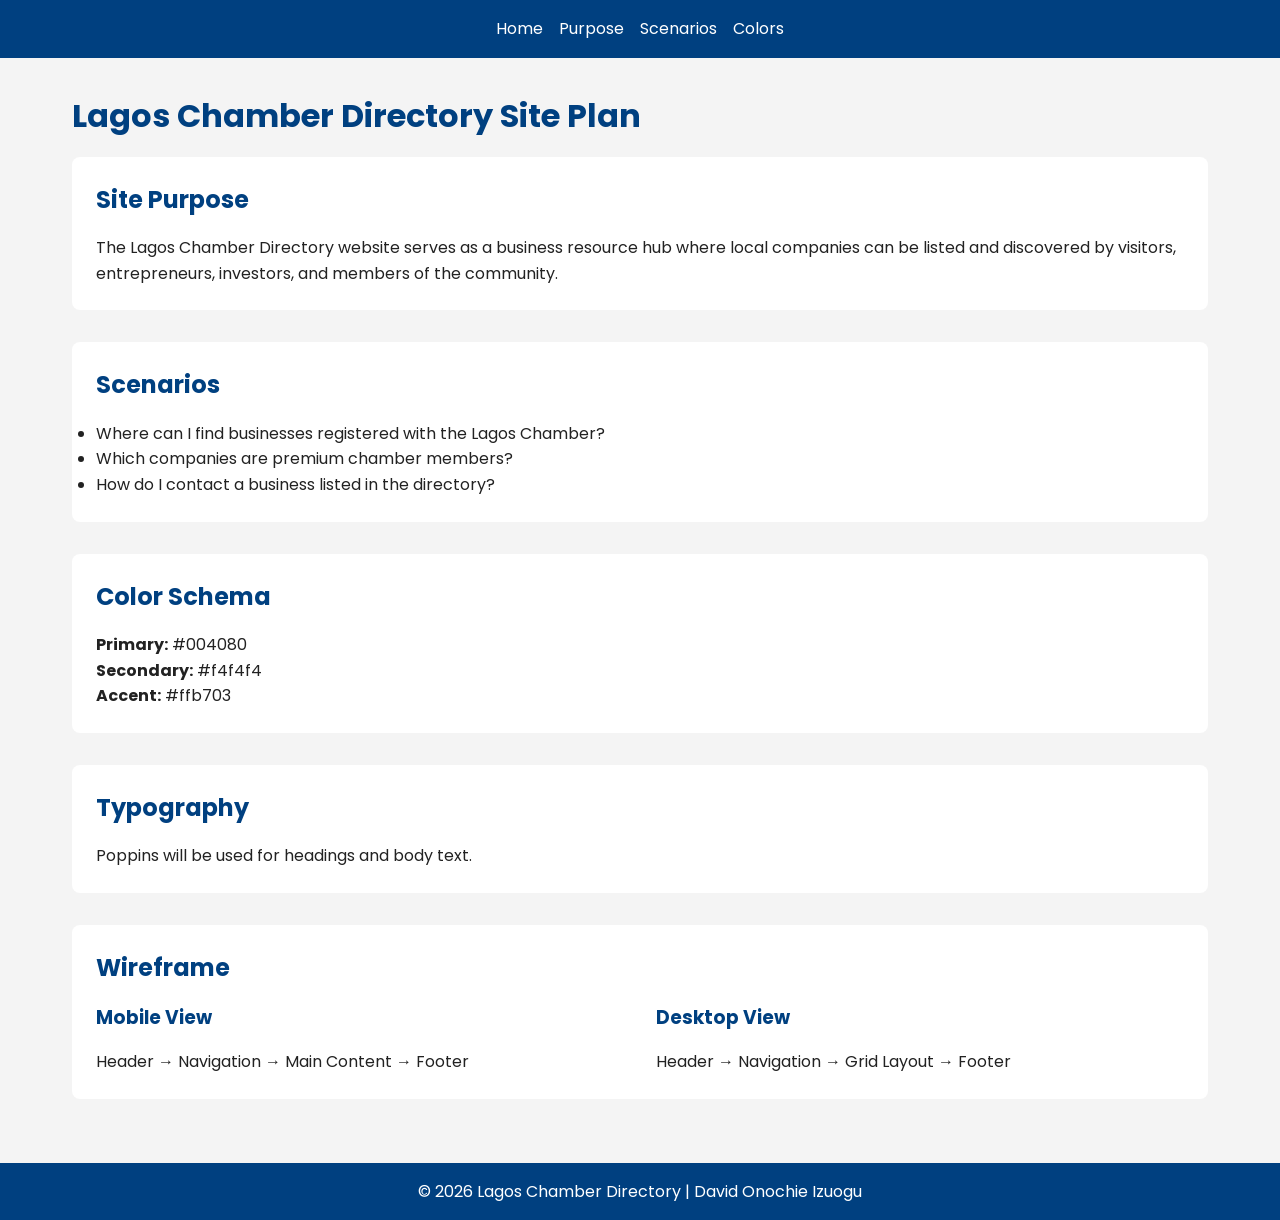
==== chamber/index.html @ b9c5ffca "add" ====
<!DOCTYPE html>
<html lang="en-US">

<head>
  <meta charset="UTF-8">
  <meta name="viewport" content="width=device-width, initial-scale=1.0">

  <title>Lagos Chamber Directory | Site Plan</title>

  <meta name="description"
    content="Site plan for the Lagos Chamber Directory website project including typography, wireframe, color palette, and design strategy.">

  <meta name="author" content="David Onochie Izuogu">

  <link rel="icon" href="images/favicon.ico">

  <!-- Open Graph -->
  <meta property="og:title" content="Lagos Chamber Directory Site Plan">
  <meta property="og:description"
    content="Site plan for the Lagos Chamber Directory website project including typography, color palette, wireframe, and design strategy.">
  <meta property="og:image"
    content="https://engrdavidg.github.io/wdd231/chamber/images/logo.webp">
  <meta property="og:url"
    content="https://engrdavidg.github.io/wdd231/chamber/directory.html">

  <!-- Google Fonts -->
  <link rel="preconnect" href="https://fonts.googleapis.com">
  <link rel="preconnect" href="https://fonts.gstatic.com" crossorigin>

  <link
    href="https://fonts.googleapis.com/css2?family=Poppins:wght@300;400;600;700&display=swap"
    rel="stylesheet">

  <!-- CSS -->
  <link rel="stylesheet" href="styles/chamber-site-plan.css">
  <link rel="stylesheet" href="styles/chamber-site-plan-large.css">

  <script src="scripts/directory.js" defer></script>

</head>

<body>

  <header>
    <nav>
      <ul>
        <li><a href="directory.html">Home</a></li>
        <li><a href="#site-purpose">Purpose</a></li>
        <li><a href="#scenarios">Scenarios</a></li>
        <li><a href="#colors">Colors</a></li>
      </ul>
    </nav>
  </header>

  <main>

    <h1>Lagos Chamber Directory Site Plan</h1>

    <section id="site-purpose">
      <h2>Site Purpose</h2>
      <p>
        The Lagos Chamber Directory website serves as a business resource hub
        where local companies can be listed and discovered by visitors,
        entrepreneurs, investors, and members of the community.
      </p>
    </section>

    <section id="scenarios">
      <h2>Scenarios</h2>
      <ul>
        <li>Where can I find businesses registered with the Lagos Chamber?</li>
        <li>Which companies are premium chamber members?</li>
        <li>How do I contact a business listed in the directory?</li>
      </ul>
    </section>

    <section id="colors">
      <h2>Color Schema</h2>
      <p><strong>Primary:</strong> #004080</p>
      <p><strong>Secondary:</strong> #f4f4f4</p>
      <p><strong>Accent:</strong> #ffb703</p>
    </section>

    <section>
      <h2>Typography</h2>
      <p>Poppins will be used for headings and body text.</p>
    </section>

    <section>
      <h2>Wireframe</h2>
      <div class="site-map">
        <div>
          <h3>Mobile View</h3>
          <p>Header → Navigation → Main Content → Footer</p>
        </div>

        <div>
          <h3>Desktop View</h3>
          <p>Header → Navigation → Grid Layout → Footer</p>
        </div>
      </div>
    </section>

  </main>

  <footer>
    <p>&copy; 2026 Lagos Chamber Directory | David Onochie Izuogu</p>
  </footer>

</body>

</html>
---- chamber/styles/chamber-site-plan.css ----
* {
  margin: 0;
  padding: 0;
  box-sizing: border-box;
}

body {
  font-family: 'Poppins', sans-serif;
  line-height: 1.6;
  background: #f4f4f4;
  color: #222;
}

header {
  background: #004080;
  padding: 1rem;
}

nav ul {
  list-style: none;
  display: flex;
  gap: 1rem;
  justify-content: center;
}

nav a {
  color: white;
  text-decoration: none;
}

main {
  padding: 2rem;
}

h1,
h2,
h3 {
  color: #004080;
  margin-bottom: 1rem;
}

section {
  background: white;
  margin-bottom: 2rem;
  padding: 1.5rem;
  border-radius: 8px;
}

.site-map {
  display: flex;
  flex-direction: column;
  gap: 1rem;
}

footer {
  background: #004080;
  color: white;
  text-align: center;
  padding: 1rem;
}
---- chamber/styles/chamber-site-plan-large.css ----
@media screen and (min-width: 768px) {

  main {
    max-width: 1200px;
    margin: 0 auto;
  }

  .site-map {
    display: grid;
    grid-template-columns: 1fr 1fr;
    gap: 2rem;
  }

}
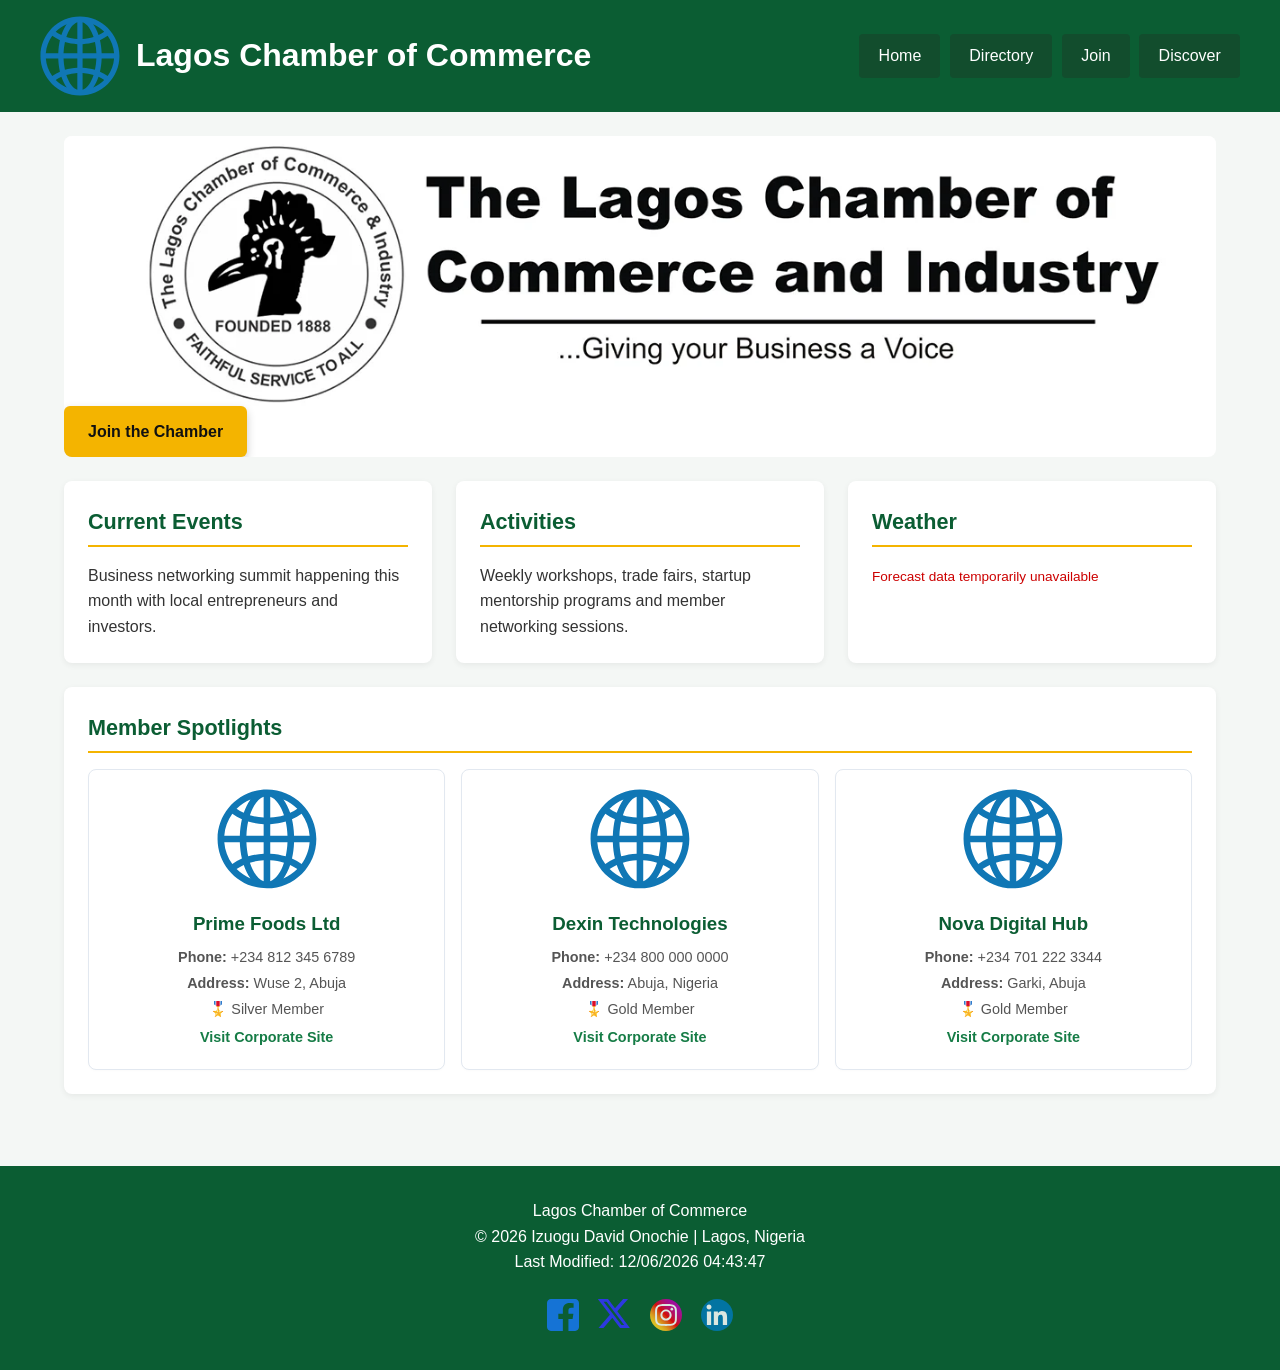
==== commit 531ee51a: "add" ====
--- a/chamber/index.html
+++ b/chamber/index.html
@@ -1,112 +1,70 @@
 <!DOCTYPE html>
-<html lang="en-US">
+<html lang="en">
+<head>
+    <meta charset="UTF-8">
+    <meta name="viewport" content="width=device-width, initial-scale=1.0">
+    <title>Lagos Chamber of Commerce</title>
+    <link rel="stylesheet" href="styles/chamber.css">
 
-<head>
-  <meta charset="UTF-8">
-  <meta name="viewport" content="width=device-width, initial-scale=1.0">
-
-  <title>Lagos Chamber Directory | Site Plan</title>
-
-  <meta name="description"
-    content="Site plan for the Lagos Chamber Directory website project including typography, wireframe, color palette, and design strategy.">
-
-  <meta name="author" content="David Onochie Izuogu">
-
-  <link rel="icon" href="images/favicon.ico">
-
-  <!-- Open Graph -->
-  <meta property="og:title" content="Lagos Chamber Directory Site Plan">
-  <meta property="og:description"
-    content="Site plan for the Lagos Chamber Directory website project including typography, color palette, wireframe, and design strategy.">
-  <meta property="og:image"
-    content="https://engrdavidg.github.io/wdd231/chamber/images/logo.webp">
-  <meta property="og:url"
-    content="https://engrdavidg.github.io/wdd231/chamber/directory.html">
-
-  <!-- Google Fonts -->
-  <link rel="preconnect" href="https://fonts.googleapis.com">
-  <link rel="preconnect" href="https://fonts.gstatic.com" crossorigin>
-
-  <link
-    href="https://fonts.googleapis.com/css2?family=Poppins:wght@300;400;600;700&display=swap"
-    rel="stylesheet">
-
-  <!-- CSS -->
-  <link rel="stylesheet" href="styles/chamber-site-plan.css">
-  <link rel="stylesheet" href="styles/chamber-site-plan-large.css">
-
-  <script src="scripts/directory.js" defer></script>
-
+    <script src="scripts/date.js" defer></script>
+    <script src="scripts/weather.js" defer></script>
+    <script src="scripts/spotlight.js" defer></script>
 </head>
-
 <body>
 
-  <header>
+<header>
+    <div class="header-left">
+        <img src="images/logo.svg" alt="Logo" class="logo">
+        <h1>Lagos Chamber of Commerce</h1>
+    </div>
     <nav>
-      <ul>
-        <li><a href="directory.html">Home</a></li>
-        <li><a href="#site-purpose">Purpose</a></li>
-        <li><a href="#scenarios">Scenarios</a></li>
-        <li><a href="#colors">Colors</a></li>
-      </ul>
+        <a href="index.html">Home</a>
+        <a href="directory.html">Directory</a>
+        <a href="#">Join</a>
+        <a href="#">Discover</a>
     </nav>
-  </header>
+</header>
 
-  <main>
-
-    <h1>Lagos Chamber Directory Site Plan</h1>
-
-    <section id="site-purpose">
-      <h2>Site Purpose</h2>
-      <p>
-        The Lagos Chamber Directory website serves as a business resource hub
-        where local companies can be listed and discovered by visitors,
-        entrepreneurs, investors, and members of the community.
-      </p>
+<main>
+    <section class="hero">
+        <img src="images/herolcci.webp" alt="Lagos City" class="hero-image">
+        <a href="#" class="cta">Join the Chamber</a>
     </section>
 
-    <section id="scenarios">
-      <h2>Scenarios</h2>
-      <ul>
-        <li>Where can I find businesses registered with the Lagos Chamber?</li>
-        <li>Which companies are premium chamber members?</li>
-        <li>How do I contact a business listed in the directory?</li>
-      </ul>
+    <section class="events-section">
+        <h2>Current Events</h2>
+        <p>Business networking summit happening this month with local entrepreneurs and investors.</p>
     </section>
 
-    <section id="colors">
-      <h2>Color Schema</h2>
-      <p><strong>Primary:</strong> #004080</p>
-      <p><strong>Secondary:</strong> #f4f4f4</p>
-      <p><strong>Accent:</strong> #ffb703</p>
+    <section class="activities-section">
+        <h2>Activities</h2>
+        <p>Weekly workshops, trade fairs, startup mentorship programs and member networking sessions.</p>
     </section>
 
-    <section>
-      <h2>Typography</h2>
-      <p>Poppins will be used for headings and body text.</p>
+    <section class="weather-section">
+        <h2>Weather</h2>
+        <p id="current-temp"></p>
+        <p id="weather-desc"></p>
+        <div id="forecast"></div>
     </section>
 
-    <section>
-      <h2>Wireframe</h2>
-      <div class="site-map">
-        <div>
-          <h3>Mobile View</h3>
-          <p>Header → Navigation → Main Content → Footer</p>
-        </div>
+    <section class="spotlight-section">
+        <h2>Member Spotlights</h2>
+        <div id="spotlights"></div>
+    </section>
+</main>
 
-        <div>
-          <h3>Desktop View</h3>
-          <p>Header → Navigation → Grid Layout → Footer</p>
-        </div>
-      </div>
-    </section>
-
-  </main>
-
-  <footer>
-    <p>&copy; 2026 Lagos Chamber Directory | David Onochie Izuogu</p>
-  </footer>
+<footer>
+    <p>Lagos Chamber of Commerce</p>
+    <p>&copy; <span id="currentyear"></span> Izuogu David Onochie | Lagos, Nigeria</p>
+    <p id="lastModified"></p>
+    <div class="social-links">
+        <a href="https://facebook.com" target="_blank"><img src="images/facebook-square.svg" alt="Facebook"></a>
+        <a href="https://twitter.com" target="_blank"><img src="images/twitter.svg" alt="Twitter"></a>
+        <a href="https://instagram.com" target="_blank"><img src="images/instagram.svg" alt="Instagram"></a>
+        <a href="https://linkedin.com" target="_blank"><img src="images/linkedin.svg" alt="LinkedIn"></a>
+    </div>
+</footer>
 
 </body>
-
 </html>
--- a/chamber/styles/chamber.css
+++ b/chamber/styles/chamber.css
@@ -0,0 +1,278 @@
+/* ==========================================================================
+   1. GLOBAL SYSTEM RESETS
+   ========================================================================== */
+* {
+    margin: 0;
+    padding: 0;
+    box-sizing: border-box;
+}
+
+body {
+    font-family: 'Segoe UI', Arial, sans-serif;
+    line-height: 1.6;
+    background-color: #f4f7f5;
+    color: #333333;
+}
+
+/* ==========================================================================
+   2. HEADER & NAVIGATION STYLES
+   ========================================================================== */
+header {
+    background: #0b5d33;
+    color: white;
+    padding: 1.5rem 1rem;
+    text-align: center;
+}
+
+.header-left {
+    display: flex;
+    flex-direction: column;
+    align-items: center;
+    gap: 0.5rem;
+}
+
+.logo {
+    width: 80px;
+    height: auto;
+}
+
+nav {
+    display: flex;
+    flex-direction: column;
+    margin-top: 1.2rem;
+}
+
+nav a {
+    display: block;
+    padding: 0.8rem;
+    text-decoration: none;
+    color: white;
+    background: #124d2d;
+    border-bottom: 1px solid rgba(255, 255, 255, 0.15);
+    transition: background 0.2s ease;
+}
+
+nav a:hover, nav a.active {
+    background: #167c46;
+}
+
+/* ==========================================================================
+   3. MOBILE MAIN STRUCTURE (Single Column)
+   ========================================================================== */
+main {
+    display: grid;
+    grid-template-columns: 1fr;
+    gap: 1.5rem;
+    padding: 1.5rem;
+    max-width: 1200px;
+    margin: 0 auto;
+}
+
+section {
+    background: white;
+    padding: 1.5rem;
+    border-radius: 8px;
+    box-shadow: 0 2px 6px rgba(0,0,0,0.06);
+}
+
+section h2 {
+    color: #0b5d33;
+    margin-bottom: 1rem;
+    border-bottom: 2px solid #f4b400;
+    padding-bottom: 0.3rem;
+    font-size: 1.35rem;
+}
+
+/* Hero & CTA Block Styling */
+.hero {
+    position: relative;
+    padding: 0;
+    overflow: hidden;
+    border-radius: 8px;
+    box-shadow: none;
+}
+
+.hero img {
+    width: 100%;
+    height: auto;
+    display: block;
+    object-fit: cover;
+}
+
+.cta-overlay {
+    position: absolute;
+    bottom: 15%;
+    left: 5%;
+}
+
+.cta {
+    display: inline-block;
+    padding: 0.8rem 1.5rem;
+    background: #f4b400;
+    color: #111;
+    text-decoration: none;
+    border-radius: 6px;
+    font-weight: bold;
+    box-shadow: 0 4px 10px rgba(0,0,0,0.2);
+    transition: transform 0.2s ease;
+}
+
+.cta:hover {
+    transform: scale(1.04);
+}
+
+/* Weather UI Specifics */
+.weather-main {
+    margin-bottom: 1rem;
+}
+
+#current-temp {
+    font-size: 2rem;
+    font-weight: bold;
+    color: #111;
+}
+
+#forecast {
+    display: flex;
+    flex-direction: column;
+    gap: 0.5rem;
+    margin-top: 0.5rem;
+}
+
+.forecast-day {
+    display: flex;
+    justify-content: space-between;
+    background: #f9f9f9;
+    padding: 0.5rem 1rem;
+    border-radius: 4px;
+}
+
+/* ==========================================================================
+   4. SPOTLIGHTS CORE LAYOUT 
+   ========================================================================== */
+#spotlights {
+    display: grid;
+    grid-template-columns: 1fr;
+    gap: 1rem;
+}
+
+.spotlight-card {
+    background: #ffffff;
+    border: 1px solid #e2e8f0;
+    padding: 1.2rem;
+    border-radius: 8px;
+    text-align: center;
+    box-shadow: 0 1px 3px rgba(0,0,0,0.02);
+}
+
+.spotlight-logo {
+    max-width: 100px;
+    height: auto;
+    margin-bottom: 0.8rem;
+}
+
+.spotlight-card h3 {
+    color: #0b5d33;
+    margin-bottom: 0.4rem;
+}
+
+.spotlight-card p {
+    font-size: 0.9rem;
+    color: #555;
+    margin-bottom: 0.2rem;
+}
+
+.spotlight-card a {
+    color: #167c46;
+    text-decoration: none;
+    font-weight: bold;
+    font-size: 0.9rem;
+}
+
+/* ==========================================================================
+   5. FOOTER SYSTEM
+   ========================================================================== */
+/* FOOTER SYSTEM */
+footer {
+    background: #0b5d33;
+    color: white;
+    text-align: center;
+    padding: 2rem 1rem;
+    margin-top: 3rem;
+}
+
+/* Flexbox containers for mobile view */
+.social-links {
+    display: flex;
+    justify-content: center;
+    gap: 1.2rem;
+    margin-top: 1.5rem;
+}
+
+.social-links img {
+    width: 32px;  /* Clean, crisp size on high-density phone screens */
+    height: auto;
+    transition: transform 0.2s ease, filter 0.2s ease;
+}
+
+/* Elegant touch: Dim icons slightly until hovered */
+.social-links a img {
+    filter: opacity(0.85);
+}
+
+.social-links a:hover img {
+    transform: scale(1.15); /* Snappy feedback when hovered */
+    filter: opacity(1);
+
+}
+
+/* ==========================================================================
+   6. DESKTOP RESPONSIVE BREAKPOINT (725px and up)
+   ========================================================================== */
+@media only screen and (min-width: 725px) {
+    header {
+        display: flex;
+        justify-content: space-between;
+        align-items: center;
+        text-align: left;
+        padding: 1rem 2.5rem;
+    }
+
+    .header-left {
+        flex-direction: row;
+        gap: 1rem;
+    }
+
+    nav {
+        flex-direction: row;
+        margin-top: 0;
+    }
+
+    nav a {
+        border-bottom: none;
+        border-radius: 4px;
+        margin-left: 0.6rem;
+        padding: 0.6rem 1.2rem;
+    }
+
+    /* 3-Column Visual Dashboard Matrix Map */
+    main {
+        grid-template-columns: repeat(3, 1fr);
+        grid-template-areas: 
+            "hero hero hero"
+            "events activities weather"
+            "spotlight spotlight spotlight";
+        gap: 1.5rem;
+    }
+
+    .hero { grid-area: hero; }
+    .events-section { grid-area: events; }
+    .activities-section { grid-area: activities; }
+    .weather-section { grid-area: weather; }
+    .spotlight-section { grid-area: spotlight; }
+
+    /* Snap spotlights horizontally exactly like your mockup screenshot */
+    #spotlights {
+        grid-template-columns: repeat(3, 1fr);
+    }
+}
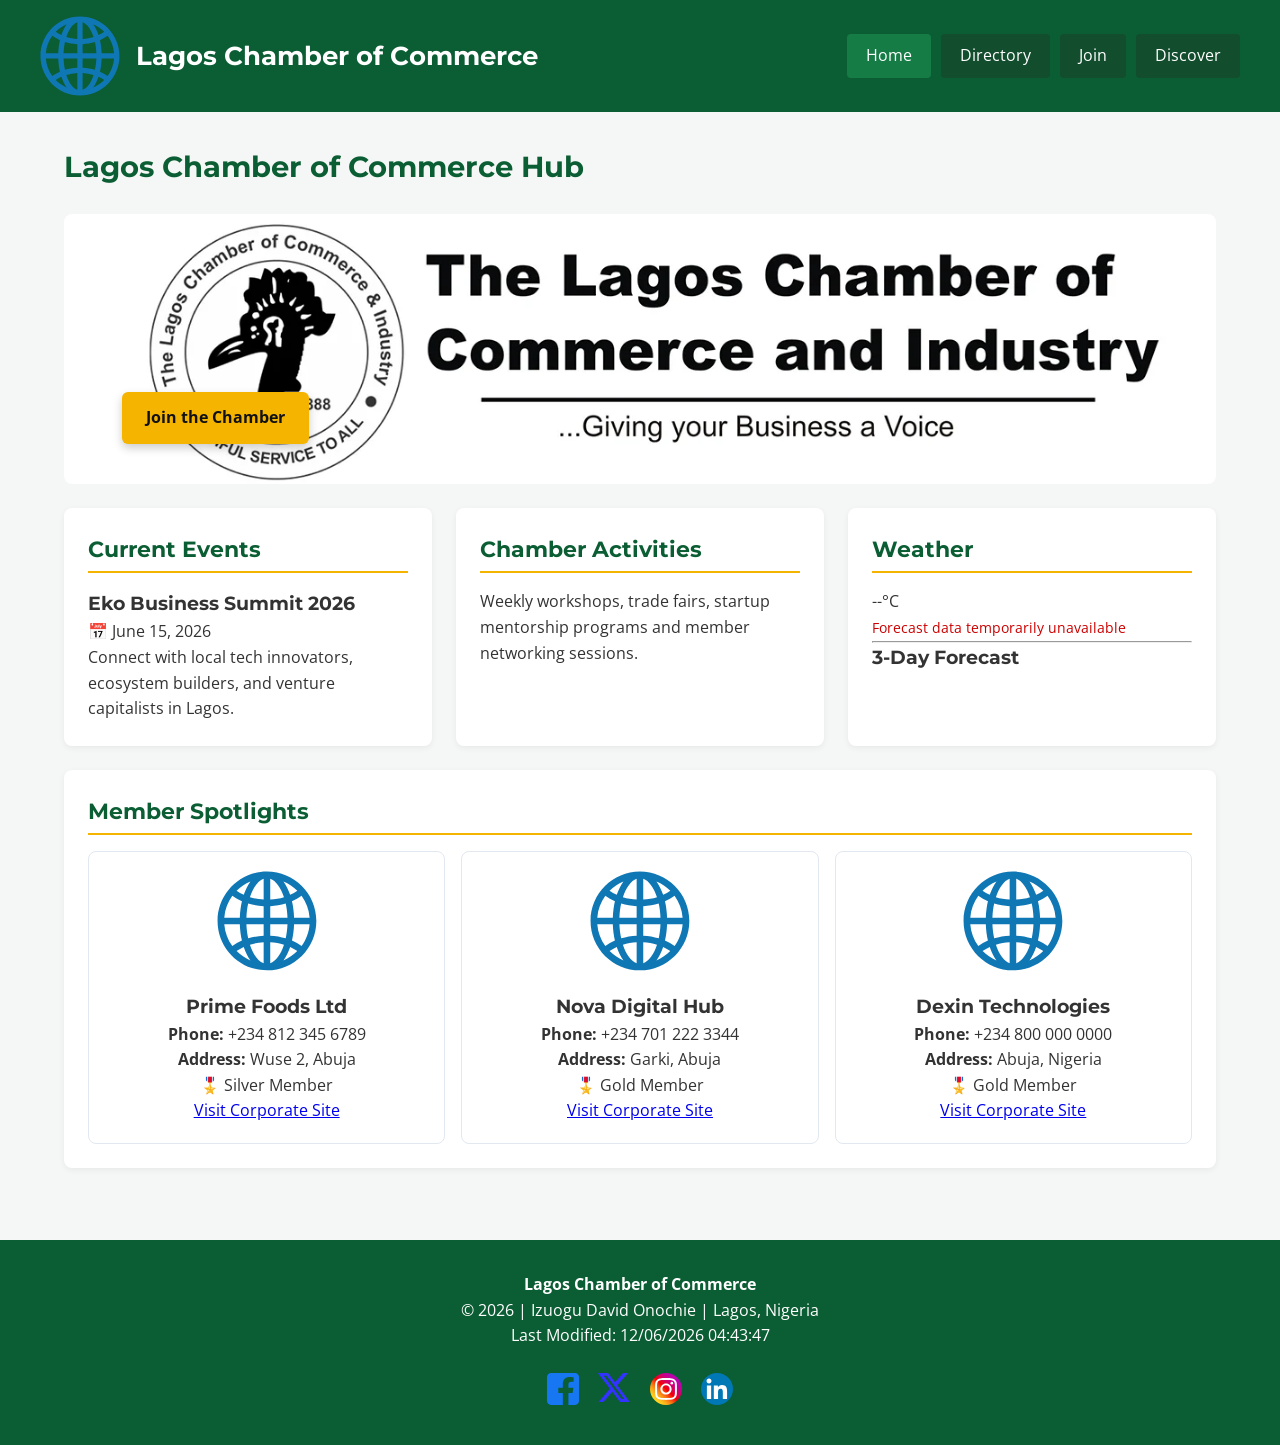
==== commit 2b91d2c1: "add" ====
--- a/chamber/index.html
+++ b/chamber/index.html
@@ -1,11 +1,28 @@
 <!DOCTYPE html>
-<html lang="en">
+<html lang="en-US">
 <head>
     <meta charset="UTF-8">
     <meta name="viewport" content="width=device-width, initial-scale=1.0">
-    <title>Lagos Chamber of Commerce</title>
+    <title>Lagos Chamber of Commerce - Home Dashboard</title>
+    
+    <meta name="description" content="Welcome to the Lagos Chamber of Commerce home page. Discover corporate events, real-time local weather updates, and premium local business spotlights.">
+    <meta name="author" content="Izuogu David Onochie">
+    
+    <link rel="icon" href="favicon.ico" type="image/x-icon">
+    
+    <meta property="og:title" content="Lagos Chamber of Commerce - Corporate Portal">
+    <meta property="og:description" content="Empowering and connecting businesses across Lagos through strategic networking, updates, and trade mentorship.">
+    <meta property="og:image" content="https://izuogudavid.github.io/chamber/images/herolcci.webp">
+    <meta property="og:url" content="https://izuogudavid.github.io/chamber/index.html">
+    <meta property="og:type" content="website">
+
+    <link rel="preconnect" href="https://fonts.googleapis.com">
+    <link rel="preconnect" href="https://fonts.gstatic.com" crossorigin>
+    <link href="https://fonts.googleapis.com/css2?family=Montserrat:wght@400;700&family=Open+Sans:wght@400;600&display=swap" rel="stylesheet">
+
+    <link rel="stylesheet" href="styles/base.css">
     <link rel="stylesheet" href="styles/chamber.css">
-
+    
     <script src="scripts/date.js" defer></script>
     <script src="scripts/weather.js" defer></script>
     <script src="scripts/spotlight.js" defer></script>
@@ -14,11 +31,11 @@
 
 <header>
     <div class="header-left">
-        <img src="images/logo.svg" alt="Logo" class="logo">
-        <h1>Lagos Chamber of Commerce</h1>
+        <img src="images/logo.svg" alt="Lagos Chamber of Commerce Logo" class="logo">
+        <div class="header-title">Lagos Chamber of Commerce</div>
     </div>
     <nav>
-        <a href="index.html">Home</a>
+        <a href="index.html" class="active">Home</a>
         <a href="directory.html">Directory</a>
         <a href="#">Join</a>
         <a href="#">Discover</a>
@@ -26,43 +43,68 @@
 </header>
 
 <main>
+    <h1>Lagos Chamber of Commerce Hub</h1>
+
     <section class="hero">
-        <img src="images/herolcci.webp" alt="Lagos City" class="hero-image">
-        <a href="#" class="cta">Join the Chamber</a>
+        <img src="images/herolcci.webp" alt="Lagos City Skyline Aerial View" class="hero-image">
+        <div class="cta-overlay">
+            <a href="join.html" class="cta">Join the Chamber</a>
+        </div>
     </section>
 
     <section class="events-section">
         <h2>Current Events</h2>
-        <p>Business networking summit happening this month with local entrepreneurs and investors.</p>
+        <div class="event-card">
+            <h3>Eko Business Summit 2026</h3>
+            <p class="date">📅 June 15, 2026</p>
+            <p>Connect with local tech innovators, ecosystem builders, and venture capitalists in Lagos.</p>
+        </div>
     </section>
 
     <section class="activities-section">
-        <h2>Activities</h2>
+        <h2>Chamber Activities</h2>
         <p>Weekly workshops, trade fairs, startup mentorship programs and member networking sessions.</p>
     </section>
 
     <section class="weather-section">
         <h2>Weather</h2>
-        <p id="current-temp"></p>
-        <p id="weather-desc"></p>
-        <div id="forecast"></div>
+        <div class="weather-info">
+            <div class="weather-main">
+                <p id="current-temp">--°C</p>
+                <p id="weather-desc">Loading weather...</p>
+            </div>
+            <hr>
+            <h3>3-Day Forecast</h3>
+            <div id="forecast">
+                </div>
+        </div>
     </section>
 
     <section class="spotlight-section">
         <h2>Member Spotlights</h2>
-        <div id="spotlights"></div>
+        <div id="spotlights">
+            </div>
     </section>
 </main>
 
 <footer>
-    <p>Lagos Chamber of Commerce</p>
-    <p>&copy; <span id="currentyear"></span> Izuogu David Onochie | Lagos, Nigeria</p>
-    <p id="lastModified"></p>
+    <p><strong>Lagos Chamber of Commerce</strong></p>
+    <p>&copy; <span id="currentyear">2026</span> | Izuogu David Onochie | Lagos, Nigeria</p>
+    <p id="lastModified">Last Modified: </p>
+    
     <div class="social-links">
-        <a href="https://facebook.com" target="_blank"><img src="images/facebook-square.svg" alt="Facebook"></a>
-        <a href="https://twitter.com" target="_blank"><img src="images/twitter.svg" alt="Twitter"></a>
-        <a href="https://instagram.com" target="_blank"><img src="images/instagram.svg" alt="Instagram"></a>
-        <a href="https://linkedin.com" target="_blank"><img src="images/linkedin.svg" alt="LinkedIn"></a>
+        <a href="https://facebook.com" target="_blank" rel="noopener noreferrer">
+            <img src="images/facebook-square.svg" alt="Facebook Page">
+        </a>
+        <a href="https://twitter.com" target="_blank" rel="noopener noreferrer">
+            <img src="images/twitter.svg" alt="Twitter Profile">
+        </a>
+        <a href="https://instagram.com" target="_blank" rel="noopener noreferrer">
+            <img src="images/instagram.svg" alt="Instagram Profile">
+        </a>
+        <a href="https://linkedin.com" target="_blank" rel="noopener noreferrer">
+            <img src="images/linkedin.svg" alt="LinkedIn Corporate Directory">
+        </a>
     </div>
 </footer>
 
--- a/chamber/styles/base.css
+++ b/chamber/styles/base.css
@@ -0,0 +1,18 @@
+/* GLOBAL RESET & FONTS SYSTEM */
+* {
+    margin: 0;
+    padding: 0;
+    box-sizing: border-box;
+}
+
+body {
+    font-family: 'Open Sans', Arial, sans-serif;
+    line-height: 1.6;
+    background-color: #f4f7f5;
+    color: #333333;
+}
+
+h1, h2, h3, .header-title {
+    font-family: 'Montserrat', sans-serif;
+    font-weight: 700;
+}
--- a/chamber/styles/chamber.css
+++ b/chamber/styles/chamber.css
@@ -1,22 +1,5 @@
-/* ==========================================================================
-   1. GLOBAL SYSTEM RESETS
-   ========================================================================== */
-* {
-    margin: 0;
-    padding: 0;
-    box-sizing: border-box;
-}
-
-body {
-    font-family: 'Segoe UI', Arial, sans-serif;
-    line-height: 1.6;
-    background-color: #f4f7f5;
-    color: #333333;
-}
-
-/* ==========================================================================
-   2. HEADER & NAVIGATION STYLES
-   ========================================================================== */
+/* Remove structural resets already handled by base.css and keep the main layout engine */
+
 header {
     background: #0b5d33;
     color: white;
@@ -36,6 +19,11 @@
     height: auto;
 }
 
+.header-title {
+    font-size: 1.6rem;
+    color: white;
+}
+
 nav {
     display: flex;
     flex-direction: column;
@@ -56,9 +44,15 @@
     background: #167c46;
 }
 
-/* ==========================================================================
-   3. MOBILE MAIN STRUCTURE (Single Column)
-   ========================================================================== */
+/* MAIN STYLING FOR THE NEW COMPLIANT H1 POSITION */
+main h1 {
+    grid-column: 1 / -1;
+    color: #0b5d33;
+    font-size: 1.8rem;
+    text-align: center;
+    margin-top: 0.5rem;
+}
+
 main {
     display: grid;
     grid-template-columns: 1fr;
@@ -83,7 +77,7 @@
     font-size: 1.35rem;
 }
 
-/* Hero & CTA Block Styling */
+/* Hero Section Base Rules */
 .hero {
     position: relative;
     padding: 0;
@@ -121,35 +115,7 @@
     transform: scale(1.04);
 }
 
-/* Weather UI Specifics */
-.weather-main {
-    margin-bottom: 1rem;
-}
-
-#current-temp {
-    font-size: 2rem;
-    font-weight: bold;
-    color: #111;
-}
-
-#forecast {
-    display: flex;
-    flex-direction: column;
-    gap: 0.5rem;
-    margin-top: 0.5rem;
-}
-
-.forecast-day {
-    display: flex;
-    justify-content: space-between;
-    background: #f9f9f9;
-    padding: 0.5rem 1rem;
-    border-radius: 4px;
-}
-
-/* ==========================================================================
-   4. SPOTLIGHTS CORE LAYOUT 
-   ========================================================================== */
+/* Spotlights Grid Core */
 #spotlights {
     display: grid;
     grid-template-columns: 1fr;
@@ -162,7 +128,6 @@
     padding: 1.2rem;
     border-radius: 8px;
     text-align: center;
-    box-shadow: 0 1px 3px rgba(0,0,0,0.02);
 }
 
 .spotlight-logo {
@@ -171,28 +136,7 @@
     margin-bottom: 0.8rem;
 }
 
-.spotlight-card h3 {
-    color: #0b5d33;
-    margin-bottom: 0.4rem;
-}
-
-.spotlight-card p {
-    font-size: 0.9rem;
-    color: #555;
-    margin-bottom: 0.2rem;
-}
-
-.spotlight-card a {
-    color: #167c46;
-    text-decoration: none;
-    font-weight: bold;
-    font-size: 0.9rem;
-}
-
-/* ==========================================================================
-   5. FOOTER SYSTEM
-   ========================================================================== */
-/* FOOTER SYSTEM */
+/* Footer & Social Media Elements */
 footer {
     background: #0b5d33;
     color: white;
@@ -201,7 +145,6 @@
     margin-top: 3rem;
 }
 
-/* Flexbox containers for mobile view */
 .social-links {
     display: flex;
     justify-content: center;
@@ -210,25 +153,16 @@
 }
 
 .social-links img {
-    width: 32px;  /* Clean, crisp size on high-density phone screens */
-    height: auto;
-    transition: transform 0.2s ease, filter 0.2s ease;
-}
-
-/* Elegant touch: Dim icons slightly until hovered */
-.social-links a img {
-    filter: opacity(0.85);
+    width: 32px;
+    height: auto;
+    transition: transform 0.2s ease;
 }
 
 .social-links a:hover img {
-    transform: scale(1.15); /* Snappy feedback when hovered */
-    filter: opacity(1);
-
-}
-
-/* ==========================================================================
-   6. DESKTOP RESPONSIVE BREAKPOINT (725px and up)
-   ========================================================================== */
+    transform: scale(1.15);
+}
+
+/* Responsive Desktop Screen Rules (725px and up) */
 @media only screen and (min-width: 725px) {
     header {
         display: flex;
@@ -255,23 +189,23 @@
         padding: 0.6rem 1.2rem;
     }
 
-    /* 3-Column Visual Dashboard Matrix Map */
     main {
         grid-template-columns: repeat(3, 1fr);
         grid-template-areas: 
+            "title title title"
             "hero hero hero"
             "events activities weather"
             "spotlight spotlight spotlight";
         gap: 1.5rem;
     }
 
+    main h1 { grid-area: title; text-align: left; }
     .hero { grid-area: hero; }
     .events-section { grid-area: events; }
     .activities-section { grid-area: activities; }
     .weather-section { grid-area: weather; }
     .spotlight-section { grid-area: spotlight; }
 
-    /* Snap spotlights horizontally exactly like your mockup screenshot */
     #spotlights {
         grid-template-columns: repeat(3, 1fr);
     }
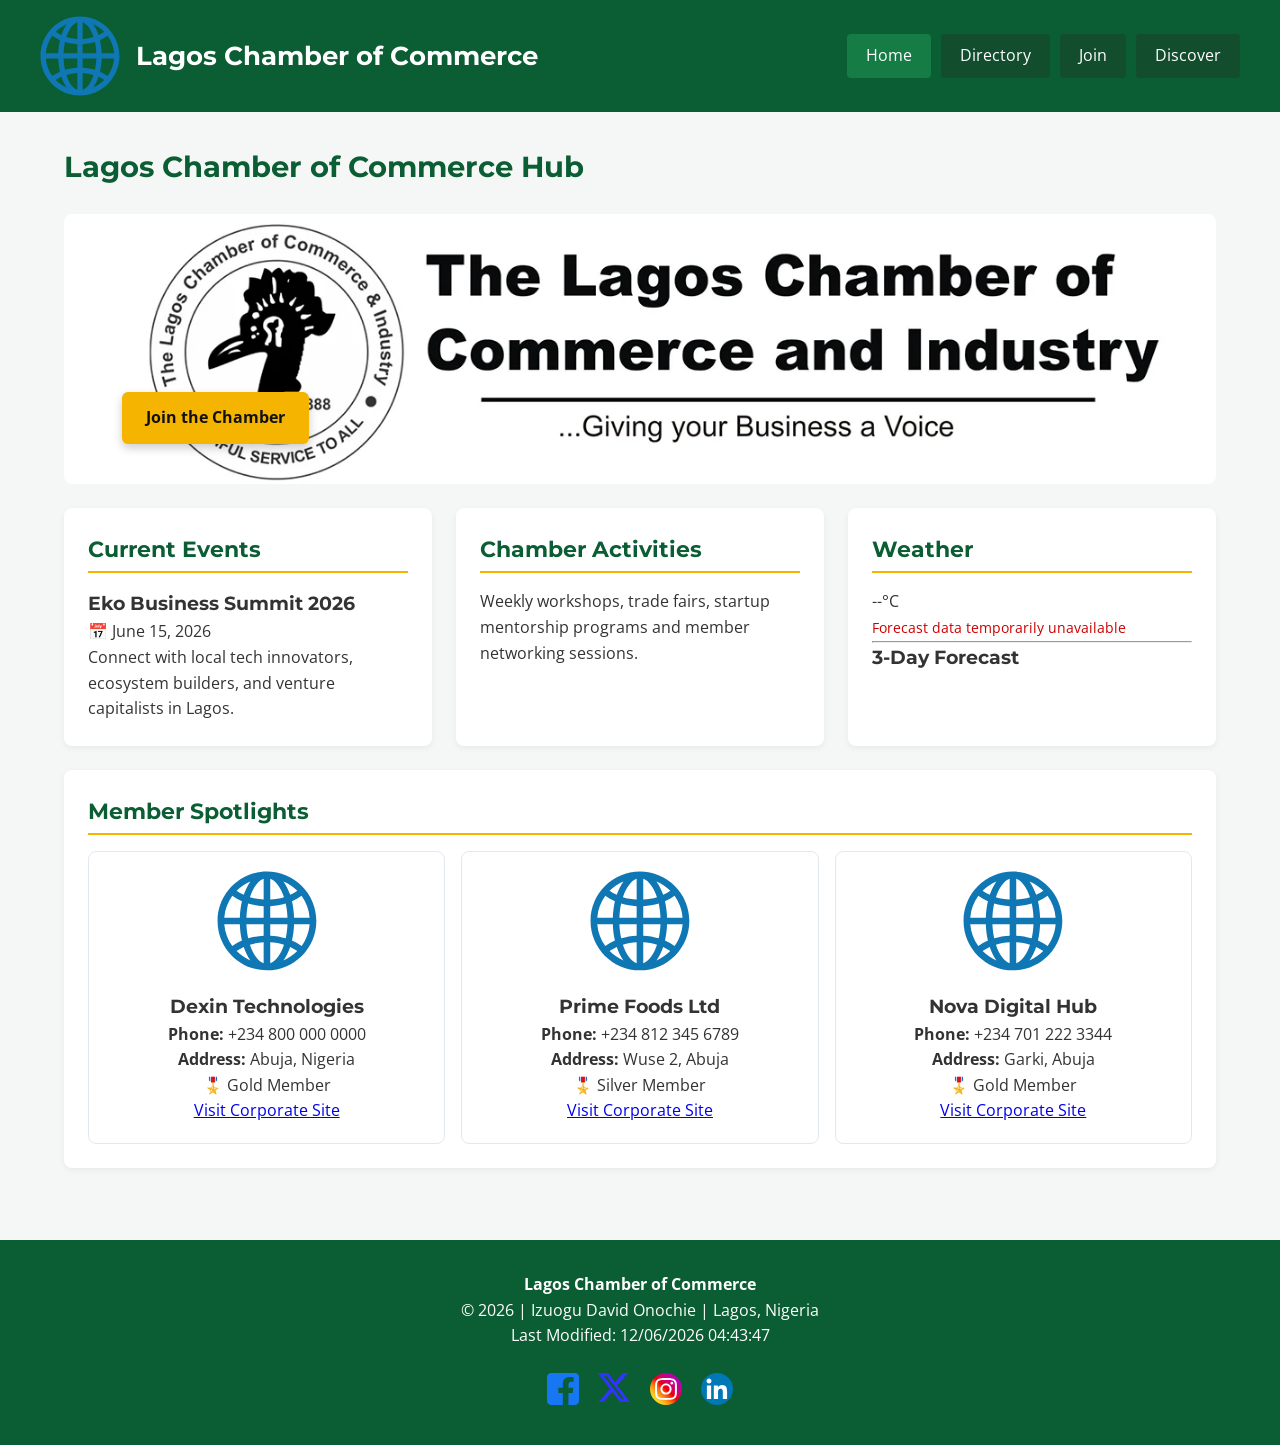
==== commit f9a12d44: "add" ====
--- a/chamber/index.html
+++ b/chamber/index.html
@@ -12,8 +12,8 @@
     
     <meta property="og:title" content="Lagos Chamber of Commerce - Corporate Portal">
     <meta property="og:description" content="Empowering and connecting businesses across Lagos through strategic networking, updates, and trade mentorship.">
-    <meta property="og:image" content="https://izuogudavid.github.io/chamber/images/herolcci.webp">
-    <meta property="og:url" content="https://izuogudavid.github.io/chamber/index.html">
+    <meta property="og:image" content="https://https://engrdavidg.github.io/wdd231/chamber/images/herolcci.webp">
+    <meta property="og:url" content="https://https://engrdavidg.github.io/wdd231/chamber/index.html">
     <meta property="og:type" content="website">
 
     <link rel="preconnect" href="https://fonts.googleapis.com">
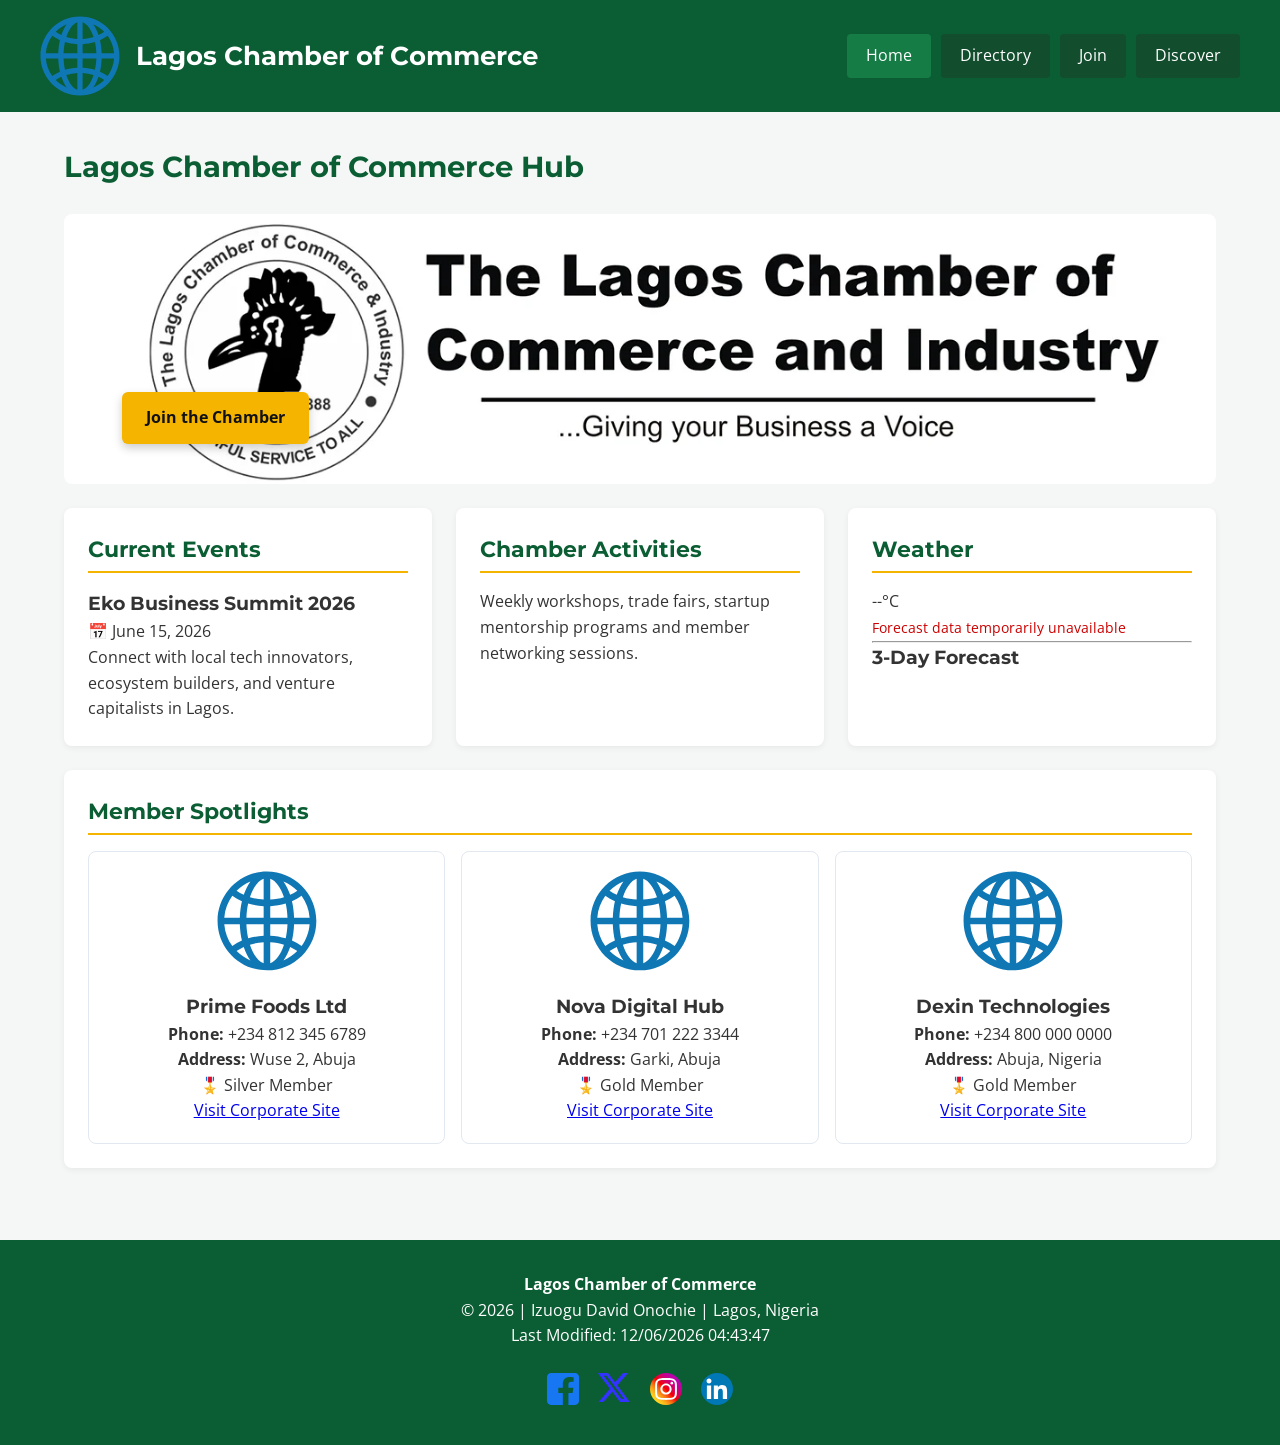
==== commit 137ab6b4: "add" ====
--- a/chamber/index.html
+++ b/chamber/index.html
@@ -13,7 +13,7 @@
     <meta property="og:title" content="Lagos Chamber of Commerce - Corporate Portal">
     <meta property="og:description" content="Empowering and connecting businesses across Lagos through strategic networking, updates, and trade mentorship.">
     <meta property="og:image" content="https://https://engrdavidg.github.io/wdd231/chamber/images/herolcci.webp">
-    <meta property="og:url" content="https://https://engrdavidg.github.io/wdd231/chamber/index.html">
+    <meta property="og:url" content="https://engrdavidg.github.io/wdd231/chamber/index.html">
     <meta property="og:type" content="website">
 
     <link rel="preconnect" href="https://fonts.googleapis.com">
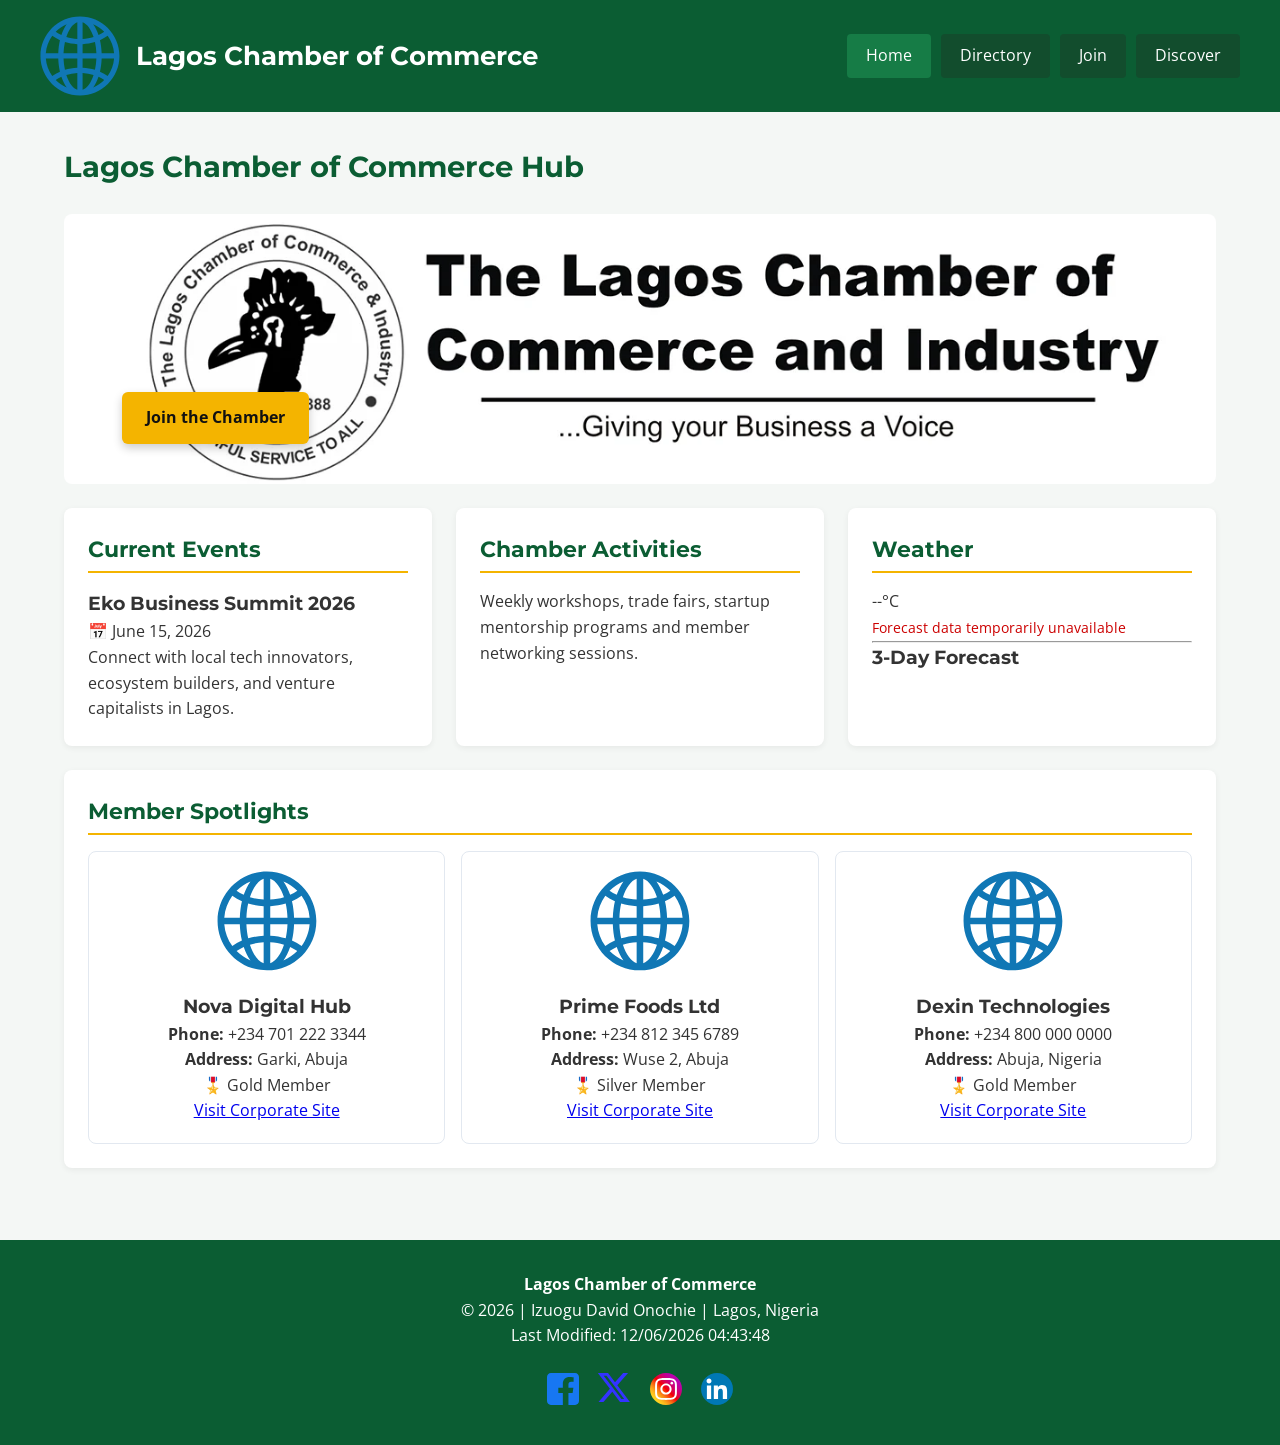
==== commit 105f63bf: "add" ====
--- a/chamber/index.html
+++ b/chamber/index.html
@@ -12,7 +12,7 @@
     
     <meta property="og:title" content="Lagos Chamber of Commerce - Corporate Portal">
     <meta property="og:description" content="Empowering and connecting businesses across Lagos through strategic networking, updates, and trade mentorship.">
-    <meta property="og:image" content="https://https://engrdavidg.github.io/wdd231/chamber/images/herolcci.webp">
+    <meta property="og:image" content="https://engrdavidg.github.io/wdd231/chamber/images/herolcci.webp">
     <meta property="og:url" content="https://engrdavidg.github.io/wdd231/chamber/index.html">
     <meta property="og:type" content="website">
 
